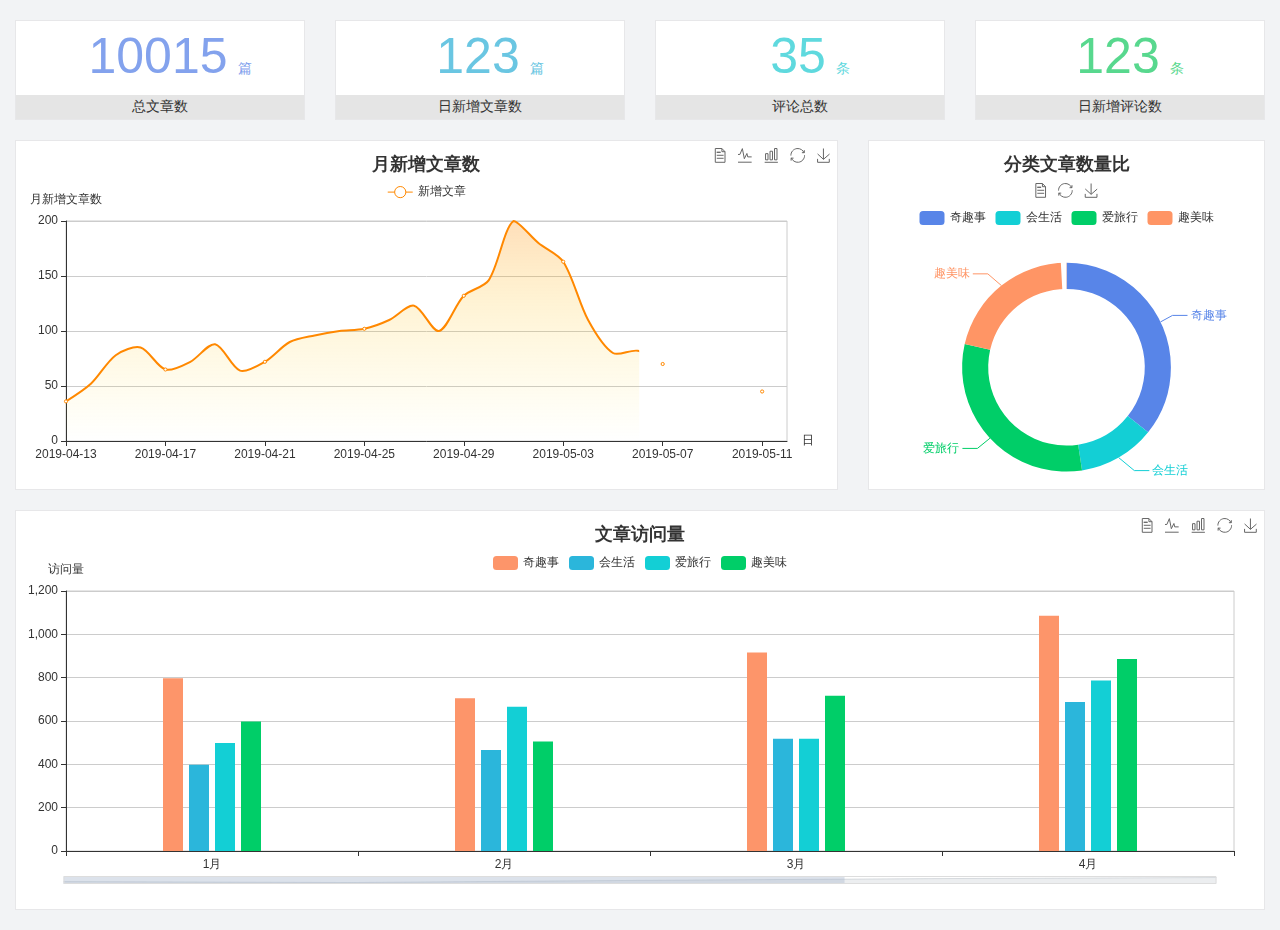
==== home/dashboard.html @ 18ec2fd5 "init project" ====
<!DOCTYPE html>
<html lang="en">

<head>
  <meta charset="UTF-8">
  <meta name="viewport" content="width=device-width, initial-scale=1.0">
  <meta http-equiv="X-UA-Compatible" content="ie=edge">
  <title>图表统计</title>
  <link rel="stylesheet" href="../../assets/lib/bootstrap.css" />
  <link rel="stylesheet" href="../../assets/lib/main.css" />
  <script src="../../assets/lib/jquery.js"></script>
  <script type="text/javascript" src="../../assets/lib/echarts.min.js"></script>
</head>

<body>
  <div class="container-fluid">
    <div class="row spannel_list">
      <div class="col-sm-3 col-xs-6">
        <div class="spannel">
          <em>10015</em><span>篇</span>
          <b>总文章数</b>
        </div>
      </div>
      <div class="col-sm-3 col-xs-6">
        <div class="spannel scolor01">
          <em>123</em><span>篇</span>
          <b>日新增文章数</b>
        </div>
      </div>
      <div class="col-sm-3 col-xs-6">
        <div class="spannel scolor02">
          <em>35</em><span>条</span>
          <b>评论总数</b>
        </div>
      </div>
      <div class="col-sm-3 col-xs-6">
        <div class="spannel scolor03">
          <em>123</em><span>条</span>
          <b>日新增评论数</b>
        </div>
      </div>
    </div>
  </div>

  <div class="container-fluid">
    <div class="row curve-pie">
      <div class="col-lg-8 col-md-8">
        <div class="gragh_pannel" id="curve_show"></div>
      </div>
      <div class="col-lg-4 col-md-4">
        <div class="gragh_pannel" id="pie_show"></div>
      </div>
    </div>
  </div>

  <div class="container-fluid">
    <div class="column_pannel" id="column_show"></div>
  </div>

  <script>
    var oChart = echarts.init(document.getElementById('curve_show'));
    var aList_all = [
      { 'count': 36, 'date': '2019-04-13' },
      { 'count': 52, 'date': '2019-04-14' },
      { 'count': 78, 'date': '2019-04-15' },
      { 'count': 85, 'date': '2019-04-16' },
      { 'count': 65, 'date': '2019-04-17' },
      { 'count': 72, 'date': '2019-04-18' },
      { 'count': 88, 'date': '2019-04-19' },
      { 'count': 64, 'date': '2019-04-20' },
      { 'count': 72, 'date': '2019-04-21' },
      { 'count': 90, 'date': '2019-04-22' },
      { 'count': 96, 'date': '2019-04-23' },
      { 'count': 100, 'date': '2019-04-24' },
      { 'count': 102, 'date': '2019-04-25' },
      { 'count': 110, 'date': '2019-04-26' },
      { 'count': 123, 'date': '2019-04-27' },
      { 'count': 100, 'date': '2019-04-28' },
      { 'count': 132, 'date': '2019-04-29' },
      { 'count': 146, 'date': '2019-04-30' },
      { 'count': 200, 'date': '2019-05-01' },
      { 'count': 180, 'date': '2019-05-02' },
      { 'count': 163, 'date': '2019-05-03' },
      { 'count': 110, 'date': '2019-05-04' },
      { 'count': 80, 'date': '2019-05-05' },
      { 'count': 82, 'date': '2019-05-06' },
      { 'count': 70, 'date': '2019-05-07' },
      { 'count': 65, 'date': '2019-05-08' },
      { 'count': 54, 'date': '2019-05-09' },
      { 'count': 40, 'date': '2019-05-10' },
      { 'count': 45, 'date': '2019-05-11' },
      { 'count': 38, 'date': '2019-05-12' },
    ];

    let aCount = [];
    let aDate = [];

    for (var i = 0; i < aList_all.length; i++) {
      aCount.push(aList_all[i].count);
      aDate.push(aList_all[i].date);
    }

    var chartopt = {
      title: {
        text: '月新增文章数',
        left: 'center',
        top: '10'
      },
      tooltip: {
        trigger: 'axis'
      },
      legend: {
        data: ['新增文章'],
        top: '40'
      },
      toolbox: {
        show: true,
        feature: {
          mark: { show: true },
          dataView: { show: true, readOnly: false },
          magicType: { show: true, type: ['line', 'bar'] },
          restore: { show: true },
          saveAsImage: { show: true }
        }
      },
      calculable: true,
      xAxis: [
        {
          name: '日',
          type: 'category',
          boundaryGap: false,
          data: aDate
        }
      ],
      yAxis: [
        {
          name: '月新增文章数',
          type: 'value'
        }
      ],
      series: [
        {
          name: '新增文章',
          type: 'line',
          smooth: true,
          itemStyle: { normal: { areaStyle: { type: 'default' }, color: '#f80' }, lineStyle: { color: '#f80' } },
          data: aCount
        }],
      areaStyle: {
        normal: {
          color: new echarts.graphic.LinearGradient(0, 0, 0, 1, [{
            offset: 0,
            color: 'rgba(255,136,0,0.39)'
          }, {
            offset: .34,
            color: 'rgba(255,180,0,0.25)'
          }, {
            offset: 1,
            color: 'rgba(255,222,0,0.00)'
          }])

        }
      },
      grid: {
        show: true,
        x: 50,
        x2: 50,
        y: 80,
        height: 220
      }
    };

    oChart.setOption(chartopt);


    var oPie = echarts.init(document.getElementById('pie_show'));
    var oPieopt =
    {
      title: {
        top: 10,
        text: '分类文章数量比',
        x: 'center'
      },
      tooltip: {
        trigger: 'item',
        formatter: "{a} <br/>{b} : {c} ({d}%)"
      },
      color: ['#5885e8', '#13cfd5', '#00ce68', '#ff9565'],
      legend: {
        x: 'center',
        top: 65,
        data: ['奇趣事', '会生活', '爱旅行', '趣美味']
      },
      toolbox: {
        show: true,
        x: 'center',
        top: 35,
        feature: {
          mark: { show: true },
          dataView: { show: true, readOnly: false },
          magicType: {
            show: true,
            type: ['pie', 'funnel'],
            option: {
              funnel: {
                x: '25%',
                width: '50%',
                funnelAlign: 'left',
                max: 1548
              }
            }
          },
          restore: { show: true },
          saveAsImage: { show: true }
        }
      },
      calculable: true,
      series: [
        {
          name: '访问来源',
          type: 'pie',
          radius: ['45%', '60%'],
          center: ['50%', '65%'],
          data: [
            { value: 300, name: '奇趣事' },
            { value: 100, name: '会生活' },
            { value: 260, name: '爱旅行' },
            { value: 180, name: '趣美味' }
          ]
        }
      ]
    };
    oPie.setOption(oPieopt);



    var oColumn = this.echarts.init(document.getElementById('column_show'));
    var oColumnopt =
    {
      title: {
        text: '文章访问量',
        left: 'center',
        top: '10'
      },
      tooltip: {
        trigger: 'axis'
      },
      legend: {
        data: ['奇趣事', '会生活', '爱旅行', '趣美味'],
        top: '40'
      },
      toolbox: {
        show: true,
        feature: {
          mark: { show: true },
          dataView: { show: true, readOnly: false },
          magicType: { show: true, type: ['line', 'bar'] },
          restore: { show: true },
          saveAsImage: { show: true }
        }
      },
      calculable: true,
      xAxis: [
        {
          type: 'category',
          data: ['1月', '2月', '3月', '4月', '5月']
        }
      ],
      yAxis: [
        {
          name: '访问量',
          type: 'value'
        }
      ],
      series: [
        {
          name: '奇趣事',
          type: 'bar',
          barWidth: 20,
          itemStyle: {
            normal: { areaStyle: { type: 'default' }, color: '#fd956a' }
          },
          data: [800, 708, 920, 1090, 1200]
        },
        {
          name: '会生活',
          type: 'bar',
          barWidth: 20,
          itemStyle: {
            normal: { areaStyle: { type: 'default' }, color: '#2bb6db' }
          },
          data: [400, 468, 520, 690, 800]
        },
        {
          name: '爱旅行',
          type: 'bar',
          barWidth: 20,
          itemStyle: {
            normal: { areaStyle: { type: 'default' }, color: '#13cfd5' }
          },
          data: [500, 668, 520, 790, 900]
        },
        {
          name: '趣美味',
          type: 'bar',
          barWidth: 20,
          itemStyle: {
            normal: { areaStyle: { type: 'default' }, color: '#00ce68' }
          },
          data: [600, 508, 720, 890, 1000]
        }
      ],
      grid: {
        show: true,
        x: 50,
        x2: 30,
        y: 80,
        height: 260
      },
      dataZoom: [//给x轴设置滚动条
        {
          start: 0,//默认为0
          end: 100 - 1000 / 31,//默认为100
          type: 'slider',
          show: true,
          xAxisIndex: [0],
          handleSize: 0,//滑动条的 左右2个滑动条的大小
          height: 8,//组件高度
          left: 45, //左边的距离
          right: 50,//右边的距离
          bottom: 26,//右边的距离
          handleColor: '#ddd',//h滑动图标的颜色
          handleStyle: {
            borderColor: "#cacaca",
            borderWidth: "1",
            shadowBlur: 2,
            background: "#ddd",
            shadowColor: "#ddd",
          }
        }]
    };
    oColumn.setOption(oColumnopt);
  </script>
</body>

</html>
---- assets/lib/main.css ----
body{
    font-family:'MicroSoft YaHei';
    background-color: #f2f3f5;
}
.main_wrap{
    position:fixed;
    width:100%;
    height:100%;
    left:0px;
    top:0px;
    background:url('../images/login_bg.jpg'); 
    background-size:100% 100%; 
  }
.header{
    width:1200px;
    overflow: hidden;
    margin:20px auto 0;
}
.heade .logo{
    float: left;
}
.header .copyright{
    float:right;
    font-size:12px;
    color:#fff;
    text-align:right;
    line-height:20px;
    margin-top:10px;
}
.login_form_con{
    position:absolute;
    left:50%;
    top:50%;
    margin-left:-200px;
    margin-top:-155px;
    width:400px;
    height:310px;
    background-color: #edeff0;
}

.login_form{
    position: relative;
}

.login_form .icon-user{
    position:absolute;
    font-size:16px;
    color:#999;
    left:46px;
    top:12px;
}
.login_form .icon-key{
    position:absolute;
    font-size:18px;
    color:#999;
    left:46px;
    top:78px;
}
.login_title{
    height:60px;
    background:url('../images/login_title.png') center center no-repeat #fff;
}
.input_txt,.input_pass,.input_sub{
    display:block;
    width:334px;
    height:37px;
    padding:0px;
    text-indent:40px;
    border:1px solid #ddd;
    margin:27px auto 0;
    outline:none;
}
.input_sub{
    margin-top:40px;
    height:42px;
    background-color: #19b9e7;
    text-indent:0px;
    font-size:18px;
    color:#fff;
    cursor: pointer;
}
.input_sub:hover{
    background-color: #08a0cc;
}

.sider{
    position:fixed;
    left:0;
    top:0;
    bottom:0;
    width:210px;
    background-color: #323745;
}
.sider .logo{
    display:block;
    height:56px;
    background-color: #242732;
    overflow: hidden;
}
.sider .logo img{
    display:block;
    margin:6px auto 0;
}
.user_info{
    height:79px;
    border-bottom:1px solid #5a5e6b;
}

.user_info img{
    float: left;
    width:40px;
    height:40px;
    border-radius:20px;
    margin:19px 0 0 30px;
}
.user_info span{
    float: left;
    width:120px;
    font-size:12px;
    color:#fff;
    margin:23px 0 0 20px;
}
.user_info b{
    float: left;
    width: 120px;
    font-weight:normal;
    font-size:12px;
    color:#adafb5;
    margin:2px 0 0 20px;
}

.menu .level01{
    height:50px;
    line-height:50px;
}
.menu .level01 a{
    display:block;
    height:50px;
    font-size:12px;
    color:#adafb5;
    overflow: hidden;
}
.menu .level01.active a{
    background-color: #1378f0;
    color:#fff;
}
.menu .level01.active i{
    color:#fff;
}

.menu .level01 a:hover{
    background-color: #1378f0;
    color:#fff;
}
.menu .level01 a:hover i{
    color:#fff;
}
.menu .level01 i{
    color:#61646f;
    font-size:22px;
    float: left;
    margin-left:26px;
}
.menu .level01 span{
    float: left;
    margin-left:10px;
}
.menu .level01 b{
    float: right;
    margin-right:20px;
    font-weight:normal;
    transform:rotate(90deg);
    transition:all 500ms ease;
}

.menu .level01 .rotate0{
    transform:rotate(0deg);
}

.menu .level02{
    background: #242732;
    display:none;
}


.menu .level02 li{
    height:40px;
    line-height:40px;
}
.menu .level02 li a{
    display:block;
    height:40px;
    font-size:12px;
    color:#adafb5;
    overflow: hidden;
}

.menu .level02 li a:hover{
    background-color: #1378f0;
    color:#fff;
}

.menu .level02 li i{
    font-size:12px;
    float: left;
    margin-left:60px;
}
.menu .level02 li span{
    font-size:12px;
    float: left;
    margin-left:5px;
}

.menu .level02 .active a{
    color:#ffae00;
}

.header_bar{
    position:fixed;
    left:210px;
    right:0;
    top:0;
    height:56px;
    background-color: #fff;
}

.main{
    position:fixed;
    left:210px;
    top:56px;
    right:0;
    bottom:0;
    background-color: #f2f3f5;
}

.search_form{
    width:218px;
    height:33px;
    border:1px solid #ddd;
    background-color: #f2f3f5;
    border-radius:16px;
    float: left;
    margin:12px 0 0 27px;
}

.search_form input{
    padding:0px;
    margin:0px;
    border:0px;
    float: left;
    background-color: #f2f3f5;
    font-size:12px;
    width:175px;
    height:31px;
    margin-left:12px;
    outline:none;
   
}

.search_form .icon-search{
    line-height:33px;
    cursor: pointer;
    font-size:18px;
    color:#abaebb;
}
.user_center_link{
    float:right;

}
.user_center_link a{
    line-height:56px;
    font-size:12px;
    color:#999;
    margin-right:15px;
}
.user_center_link a:hover{
    color:#ffae00
}

.user_center_link img{
    width:42px;
    height:42px;
    border-radius:32px;
    margin-right:10px;
}

.spannel_list{
    margin-top:20px;
}

.spannel{
	height:100px;
	overflow:hidden;
	text-align:center;
    position:relative;
    background-color: #fff;
    border:1px solid #e7e7e9;
    margin-bottom:20px;
}

.spannel em{
    font-style:normal;
	font-size:50px;
	line-height:50px;
	display:inline-block;
	margin:10px 0 0 20px;
	font-family:'Arial';
	color:#83a2ed;
}

.spannel span{
	font-size:14px;
	display:inline-block;
	color:#83a2ed;
	margin-left:10px;
}

.spannel b{
	position:absolute;
	left:0;
	bottom:0;
	width:100%;
	line-height:24px;
	background:#e5e5e5;
	color:#333;
	font-size:14px;
	font-weight:normal;
}

.scolor01 em,.scolor01 span{
	color:#6ac6e2;
}

.scolor02 em,.scolor02 span{
	color:#5fd9de;
}

.scolor03 em,.scolor03 span{
	color:#58d88e;
}


.gragh_pannel{
    height:350px;
    border:1px solid #e7e7e9;
    background-color: #fff!important; 
    margin-bottom:20px;  
}

.column_pannel{
    margin-bottom:20px;
    height:400px;
    border:1px solid #e7e7e9;
    background-color: #fff!important;   
}

.common_title{
    line-height:42px;
    background-color: #fbfbfb;
    border:1px solid #e7e7e9;
    margin-top:20px;
    text-indent: 15px;
    font-size:14px;
    color:#333;
}

.common_con{
    border:1px solid #e7e7e9;
    border-top:0px;
    background-color: #fff;
    padding-bottom:20px;
    margin-bottom:20px;
}
.opt_btns{
    margin-top:20px;
}

.mp20{
    margin-top:20px;
}

.pagination{   
   margin:0;
}

.article_form{
    margin-top:20px;
}

.form-group{
    margin-bottom:25px;
}

.form-group label{
    font-weight:normal;
    color:#666;
}

.icon-icondate{
    line-height:16px;
}

.user_pic{
    width:100px;
    height:100px;
    margin-bottom:10px;
}

.article_cover{
    width:200px;
    height:200px;
    margin-bottom:10px;
}
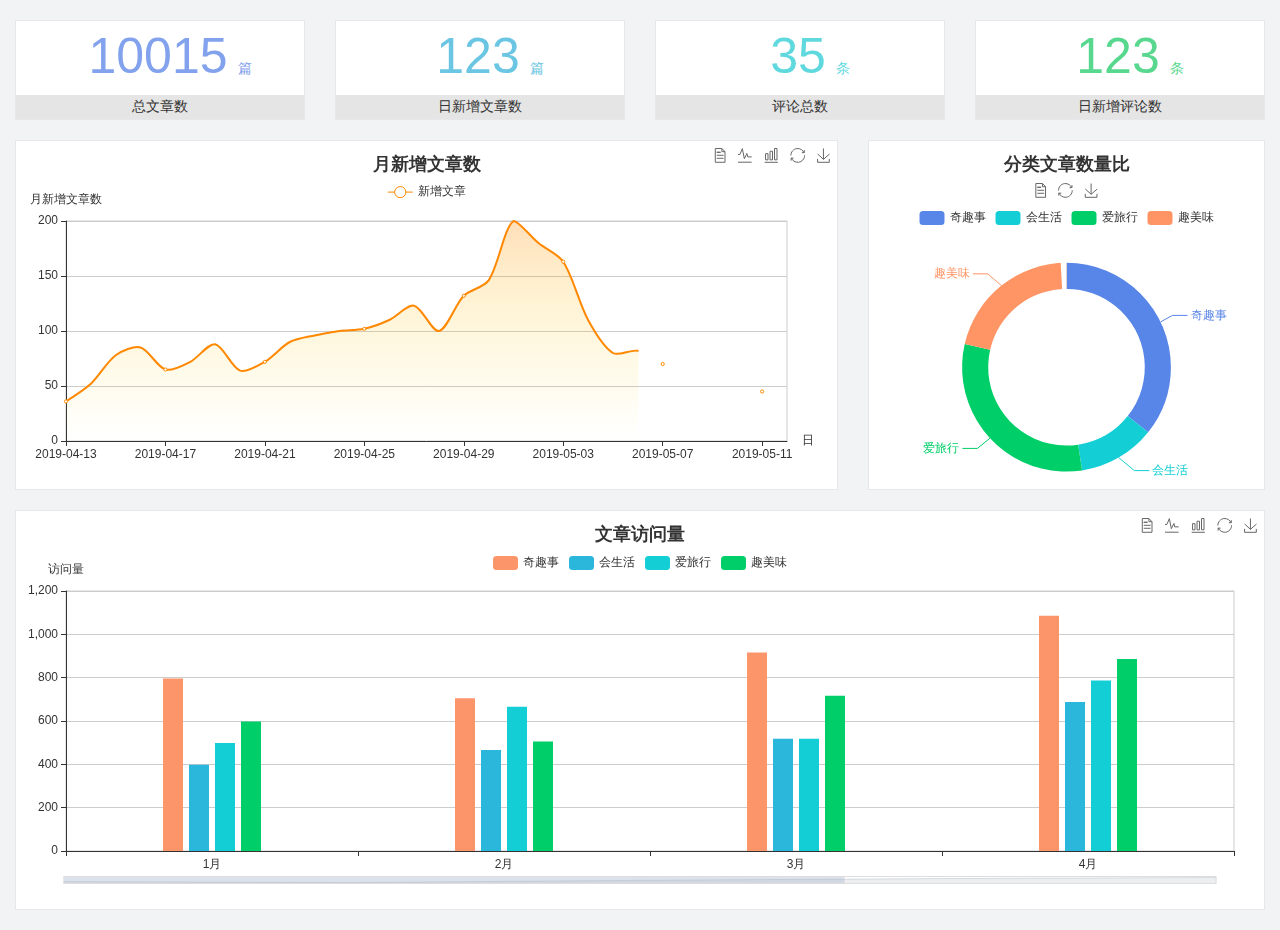
==== commit ce952c7c: "index moduls" ====
--- a/home/dashboard.html
+++ b/home/dashboard.html
@@ -6,10 +6,10 @@
   <meta name="viewport" content="width=device-width, initial-scale=1.0">
   <meta http-equiv="X-UA-Compatible" content="ie=edge">
   <title>图表统计</title>
-  <link rel="stylesheet" href="../../assets/lib/bootstrap.css" />
-  <link rel="stylesheet" href="../../assets/lib/main.css" />
-  <script src="../../assets/lib/jquery.js"></script>
-  <script type="text/javascript" src="../../assets/lib/echarts.min.js"></script>
+  <link rel="stylesheet" href="../assets/lib/bootstrap.css" />
+  <link rel="stylesheet" href="../assets/lib/main.css" />
+  <script src="../assets/lib/jquery.js"></script>
+  <script type="text/javascript" src="../assets/lib/echarts.min.js"></script>
 </head>
 
 <body>
